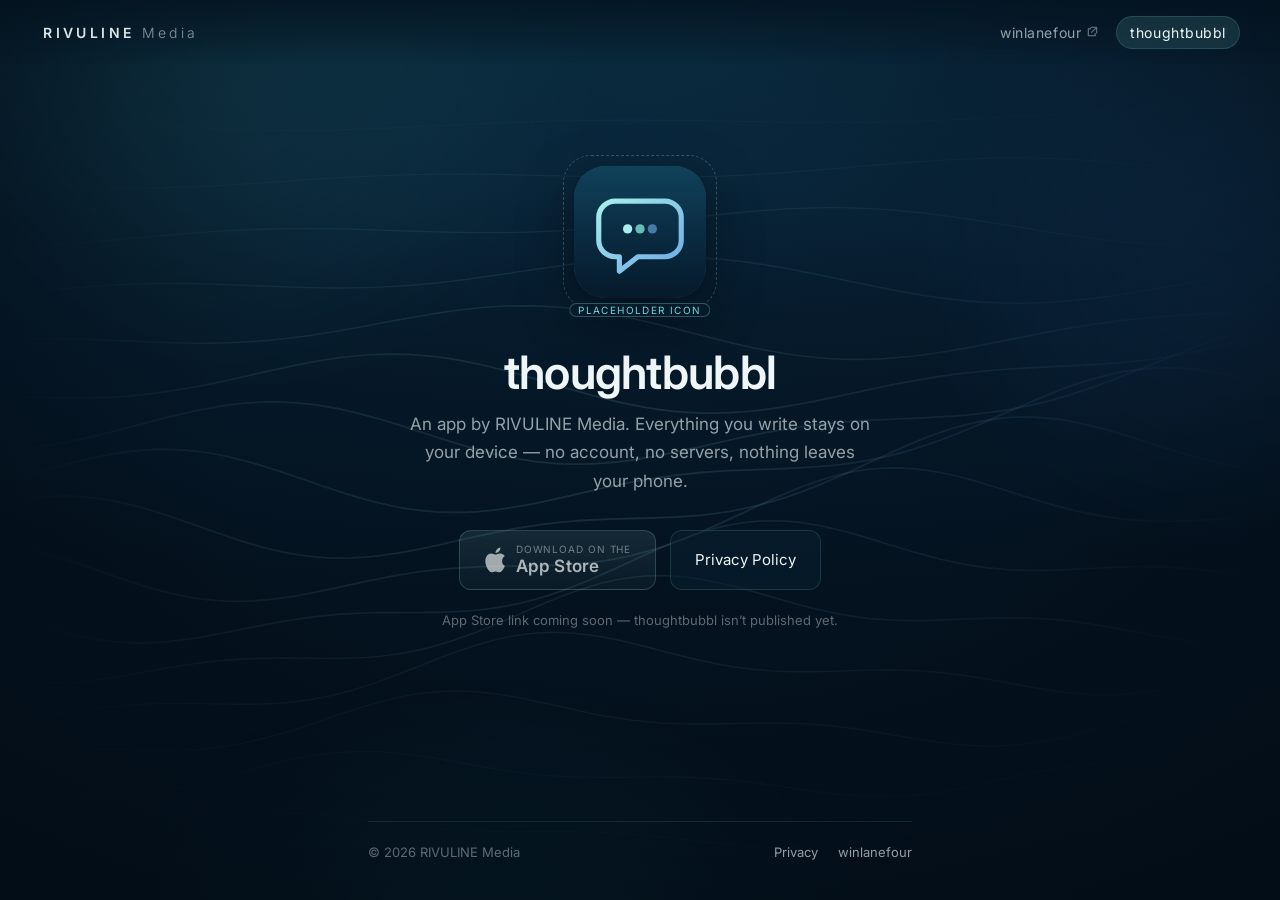
==== thoughtbubbl/index.html @ 8f83829d "Add site nav with winlanefour and thoughtbubbl tabs Extract the shared shell (backdrop gradient, cau" ====
<!DOCTYPE html>
<html lang="en">
<head>
<meta charset="utf-8">
<meta name="viewport" content="width=device-width, initial-scale=1">
<title>thoughtbubbl — RIVULINE Media</title>
<meta name="description" content="thoughtbubbl — an app by RIVULINE Media.">
<meta name="theme-color" content="#04121f">

<meta property="og:type" content="website">
<meta property="og:title" content="thoughtbubbl">
<meta property="og:description" content="thoughtbubbl — an app by RIVULINE Media.">
<meta property="og:url" content="https://rivuline.com/thoughtbubbl/">
<meta property="og:site_name" content="RIVULINE Media">
<meta name="twitter:card" content="summary">

<link rel="canonical" href="https://rivuline.com/thoughtbubbl/">
<link rel="icon" href="data:image/svg+xml,%3Csvg xmlns='http://www.w3.org/2000/svg' viewBox='0 0 32 32'%3E%3Crect width='32' height='32' rx='8' fill='%2304121f'/%3E%3Cpath d='M4 19c3.5-6 7 3 10.5-1.5S21 21 28 13' fill='none' stroke='%236fd8d2' stroke-width='2.4' stroke-linecap='round'/%3E%3C/svg%3E">

<link rel="preconnect" href="https://fonts.googleapis.com">
<link rel="preconnect" href="https://fonts.gstatic.com" crossorigin>
<link href="https://fonts.googleapis.com/css2?family=Inter:wght@300;400;600&display=swap" rel="stylesheet">
<link rel="stylesheet" href="/assets/site.css">
</head>
<body>

<div class="backdrop" aria-hidden="true">
  <div class="caustics">
    <i class="c1"></i><i class="c2"></i><i class="c3"></i>
  </div>
  <canvas id="waves"></canvas>
</div>

<header class="nav">
  <a class="nav-brand" href="/">RIVULINE <span class="m">Media</span></a>
  <nav class="nav-tabs" aria-label="Projects">
    <a href="https://winlanefour.com" rel="noopener">
      winlanefour
      <svg class="ext" viewBox="0 0 12 12" aria-hidden="true" fill="none" stroke="currentColor" stroke-width="1.4" stroke-linecap="round" stroke-linejoin="round">
        <path d="M4.5 1.5h6v6M10.5 1.5 5 7M9 8.2v2.3h-7.5V3h2.3"/>
      </svg>
      <span class="sr-only">(opens winlanefour.com)</span>
    </a>
    <a href="/thoughtbubbl/" aria-current="page">thoughtbubbl</a>
  </nav>
</header>

<div class="page-wrap">
  <main class="product">

    <!-- PLACEHOLDER ARTWORK — swap this <span> for <img class="app-icon" src="/assets/thoughtbubbl-icon.png" alt="thoughtbubbl app icon"> once the real icon exists. -->
    <span class="placeholder-frame">
      <svg class="app-icon" viewBox="0 0 128 128" role="img" aria-label="thoughtbubbl app icon (placeholder)">
        <defs>
          <linearGradient id="tbBg" x1="0" y1="0" x2="0" y2="1">
            <stop offset="0" stop-color="#10425a"/>
            <stop offset="55%" stop-color="#0a2a40"/>
            <stop offset="100%" stop-color="#061a2b"/>
          </linearGradient>
          <linearGradient id="tbStroke" x1="0" y1="0" x2="1" y2="1">
            <stop offset="0" stop-color="#a8eeeb"/>
            <stop offset="100%" stop-color="#6ca8e6"/>
          </linearGradient>
        </defs>
        <rect width="128" height="128" rx="30" fill="url(#tbBg)"/>
        <path d="M40 34h48a16 16 0 0 1 16 16v22a16 16 0 0 1-16 16H62L44 102V88h-4a16 16 0 0 1-16-16V50a16 16 0 0 1 16-16Z"
              fill="none" stroke="url(#tbStroke)" stroke-width="5" stroke-linejoin="round"/>
        <circle cx="52" cy="61" r="4.5" fill="#a8eeeb"/>
        <circle cx="64" cy="61" r="4.5" fill="#7fe0d8" opacity=".8"/>
        <circle cx="76" cy="61" r="4.5" fill="#6ca8e6" opacity=".62"/>
      </svg>
      <span class="tag">placeholder icon</span>
    </span>

    <h1>thoughtbubbl</h1>
    <p class="tagline">
      An app by RIVULINE Media. Everything you write stays on your device —
      no account, no servers, nothing leaves your phone.
    </p>

    <div class="actions">
      <!-- PLACEHOLDER LINK — replace href with the real App Store URL and drop
           aria-disabled + data-placeholder to make the button live. -->
      <a class="btn btn-store" href="#" aria-disabled="true" data-placeholder="true">
        <svg class="apple" viewBox="0 0 20 24" aria-hidden="true">
          <path d="M16.6 12.7c0-2.9 2.4-4.3 2.5-4.4-1.4-2-3.5-2.3-4.2-2.3-1.8-.2-3.5 1-4.4 1-.9 0-2.3-1-3.8-1C4.8 6 3 7.1 2 8.9c-2 3.5-.5 8.7 1.4 11.6.9 1.4 2 3 3.5 2.9 1.4-.1 1.9-.9 3.6-.9s2.2.9 3.7.9 2.5-1.4 3.4-2.8c1.1-1.6 1.5-3.2 1.5-3.3-.1 0-2.9-1.1-2.5-4.6ZM13.8 4c.8-.9 1.3-2.2 1.2-3.5-1.1 0-2.5.8-3.3 1.7-.7.8-1.3 2.1-1.2 3.4 1.2.1 2.5-.6 3.3-1.6Z"/>
        </svg>
        <span class="lines">
          <span class="small">Download on the</span>
          <span class="big">App Store</span>
        </span>
      </a>

      <a class="btn" href="/thoughtbubbl/privacy/">Privacy Policy</a>
    </div>

    <p class="note">App Store link coming soon — thoughtbubbl isn&rsquo;t published yet.</p>
  </main>

  <footer class="site-foot">
    <span>&copy; <span id="year">2026</span> RIVULINE Media</span>
    <span class="spacer"></span>
    <a href="/thoughtbubbl/privacy/">Privacy</a>
    <a href="https://winlanefour.com" rel="noopener">winlanefour</a>
  </footer>
</div>

<script src="/assets/waves.js"></script>
<script>
  document.getElementById('year').textContent = new Date().getFullYear();

  // Keep stand-in buttons inert so they can't navigate anywhere misleading.
  document.querySelectorAll('[data-placeholder="true"]').forEach(function (el) {
    el.addEventListener('click', function (e) { e.preventDefault(); });
  });
</script>
</body>
</html>
---- assets/site.css ----
/* ==========================================================================
   RIVULINE Media — shared site shell
   Tokens, animated underwater backdrop, nav, buttons, prose.
   ========================================================================== */

:root{
  --deep:#04121f;
  --deep-2:#061a2b;
  --text:#eef6f8;
  --muted:rgba(238,246,248,.62);
  --faint:rgba(238,246,248,.38);
  --accent:#7fe0d8;
  --accent-dim:#6fd8d2;
  --line:rgba(127,224,216,.16);
  --panel:rgba(8,32,48,.52);
  --nav-h:64px;
  --measure:68ch;
}

*,*::before,*::after{box-sizing:border-box}

html{scroll-behavior:smooth}

body{
  margin:0;
  min-height:100%;
  background:var(--deep);
  color:var(--text);
  font-family:"Inter",-apple-system,BlinkMacSystemFont,"Segoe UI",Roboto,Helvetica,Arial,sans-serif;
  -webkit-font-smoothing:antialiased;
  text-rendering:optimizeLegibility;
}

/* Home page is a fixed, non-scrolling splash. */
body.home{height:100vh;height:100dvh;overflow:hidden}

a{color:var(--accent);text-decoration-color:rgba(127,224,216,.35);text-underline-offset:3px}
a:hover{text-decoration-color:var(--accent)}

:focus-visible{
  outline:2px solid var(--accent);
  outline-offset:3px;
  border-radius:4px;
}

/* --------------------------------------------------------------------------
   Backdrop: depth gradient + drifting caustics + flowing current lines
   -------------------------------------------------------------------------- */
.backdrop{
  position:fixed;
  inset:0;
  z-index:0;
  pointer-events:none;
  isolation:isolate;
}
.backdrop::before{
  content:"";
  position:absolute;inset:0;z-index:0;
  background:
    radial-gradient(120% 78% at 50% -12%, #10425a 0%, #0a2a40 34%, #061a2b 62%, #04121f 100%),
    linear-gradient(180deg,#062033 0%,#04121f 70%,#020b14 100%);
}
.backdrop::after{
  content:"";
  position:absolute;inset:0;z-index:3;
  background:radial-gradient(78% 62% at 50% 46%, rgba(0,0,0,0) 42%, rgba(2,9,16,.55) 100%);
}

.caustics{
  position:absolute;inset:-15%;z-index:1;
  filter:blur(46px);
  opacity:.5;
}
.caustics i{
  position:absolute;
  display:block;
  border-radius:50%;
  mix-blend-mode:screen;
}
.c1{
  width:62vw;height:52vw;left:2%;top:-14%;
  background:radial-gradient(circle at 50% 50%, rgba(74,196,196,.42), rgba(74,196,196,0) 68%);
  animation:drift1 26s ease-in-out infinite alternate;
}
.c2{
  width:54vw;height:46vw;right:-6%;top:6%;
  background:radial-gradient(circle at 50% 50%, rgba(56,128,214,.38), rgba(56,128,214,0) 68%);
  animation:drift2 32s ease-in-out infinite alternate;
}
.c3{
  width:70vw;height:40vw;left:14%;bottom:-18%;
  background:radial-gradient(circle at 50% 50%, rgba(30,150,160,.3), rgba(30,150,160,0) 70%);
  animation:drift3 38s ease-in-out infinite alternate;
}
@keyframes drift1{
  from{transform:translate3d(0,0,0) scale(1)}
  to{transform:translate3d(7vw,5vh,0) scale(1.14)}
}
@keyframes drift2{
  from{transform:translate3d(0,0,0) scale(1.08)}
  to{transform:translate3d(-8vw,7vh,0) scale(.94)}
}
@keyframes drift3{
  from{transform:translate3d(0,0,0) scale(1)}
  to{transform:translate3d(-6vw,-5vh,0) scale(1.12)}
}

#waves{
  position:absolute;inset:0;z-index:2;
  width:100%;height:100%;
}

/* Subpages need the copy to stay readable over the moving water. */
body:not(.home) .caustics{opacity:.34}
body:not(.home) #waves{opacity:.6}

/* --------------------------------------------------------------------------
   Nav
   -------------------------------------------------------------------------- */
.nav{
  position:fixed;
  top:0;left:0;right:0;
  z-index:20;
  min-height:var(--nav-h);
  display:flex;
  align-items:center;
  gap:16px;
  flex-wrap:wrap;
  padding:12px clamp(16px,4vw,40px);
  background:linear-gradient(180deg, rgba(4,18,31,.78) 0%, rgba(4,18,31,.34) 62%, rgba(4,18,31,0) 100%);
  backdrop-filter:blur(10px);
  -webkit-backdrop-filter:blur(10px);
}

.nav-brand{
  font-size:14px;
  font-weight:600;
  letter-spacing:.24em;
  text-indent:.24em;
  color:var(--text);
  text-decoration:none;
  white-space:nowrap;
  opacity:.92;
  transition:opacity .2s ease;
}
.nav-brand:hover{opacity:1}
.nav-brand .m{font-weight:300;color:var(--muted)}

.nav-tabs{
  display:flex;
  align-items:center;
  gap:4px;
  margin-left:auto;
  flex-wrap:wrap;
}
.nav-tabs a{
  position:relative;
  display:inline-flex;
  align-items:center;
  gap:6px;
  padding:8px 14px;
  border-radius:999px;
  font-size:14px;
  font-weight:400;
  letter-spacing:.04em;
  color:var(--muted);
  text-decoration:none;
  white-space:nowrap;
  transition:color .2s ease, background-color .2s ease;
}
.nav-tabs a:hover{color:var(--text);background:rgba(127,224,216,.09)}
.nav-tabs a[aria-current="page"]{
  color:var(--text);
  background:rgba(127,224,216,.13);
  box-shadow:inset 0 0 0 1px var(--line);
}
.nav-tabs .ext{
  width:11px;height:11px;
  flex:none;
  opacity:.6;
  transform:translateY(-1px);
}
.nav-tabs a:hover .ext{opacity:.95}

/* --------------------------------------------------------------------------
   Home hero
   -------------------------------------------------------------------------- */
.hero{
  position:relative;
  z-index:4;
  height:100vh;
  height:100dvh;
  display:grid;
  place-items:center;
}
.mark{
  margin:0;
  padding:0 24px;
  text-align:center;
  font-size:clamp(22px,7vw,82px);
  font-weight:600;
  letter-spacing:.2em;
  text-indent:.2em;            /* balance the trailing letter-space */
  line-height:1.25;
  white-space:nowrap;
  color:var(--text);
  text-shadow:0 2px 40px rgba(4,18,31,.7);
  opacity:0;
  transform:translateY(14px);
  animation:rise 1.8s cubic-bezier(.2,.7,.25,1) .25s forwards;
}
.mark .m{
  font-weight:300;
  color:rgba(238,246,248,.72);
}
@keyframes rise{to{opacity:1;transform:none}}

/* --------------------------------------------------------------------------
   Subpage layout
   -------------------------------------------------------------------------- */
.page-wrap{
  position:relative;
  z-index:4;
  min-height:100vh;
  min-height:100dvh;
  display:flex;
  flex-direction:column;
  padding:calc(var(--nav-h) + 28px) clamp(16px,5vw,40px) 0;
}
.page-wrap > main{flex:1 0 auto;width:100%}

.site-foot{
  flex:none;
  width:100%;
  max-width:var(--measure);
  margin:72px auto 0;
  padding:22px 0 40px;
  border-top:1px solid rgba(127,224,216,.12);
  display:flex;
  flex-wrap:wrap;
  gap:8px 20px;
  align-items:center;
  font-size:13px;
  color:var(--faint);
}
.site-foot a{color:var(--muted);text-decoration:none}
.site-foot a:hover{color:var(--accent)}
.site-foot .spacer{margin-left:auto}

/* --------------------------------------------------------------------------
   Buttons
   -------------------------------------------------------------------------- */
.btn{
  display:inline-flex;
  align-items:center;
  justify-content:center;
  gap:10px;
  padding:14px 24px;
  border:1px solid var(--line);
  border-radius:12px;
  background:rgba(8,32,48,.5);
  color:var(--text);
  font:inherit;
  font-size:15px;
  font-weight:400;
  line-height:1.2;
  text-decoration:none;
  cursor:pointer;
  transition:transform .18s ease, border-color .2s ease, background-color .2s ease;
}
.btn:hover{
  transform:translateY(-1px);
  border-color:rgba(127,224,216,.34);
  background:rgba(12,44,62,.62);
}
.btn:active{transform:none}

.btn-store{
  padding:12px 24px;
  border-color:rgba(127,224,216,.3);
  background:linear-gradient(180deg, rgba(127,224,216,.16), rgba(127,224,216,.06));
  text-align:left;
}
.btn-store .apple{width:22px;height:26px;flex:none;fill:var(--text);opacity:.92}
.btn-store .lines{display:flex;flex-direction:column;gap:1px}
.btn-store .small{font-size:10px;letter-spacing:.09em;text-transform:uppercase;color:var(--muted)}
.btn-store .big{font-size:17px;font-weight:600;letter-spacing:.01em}

/* Placeholder links are inert until a real destination exists. */
.btn[aria-disabled="true"]{
  cursor:not-allowed;
  opacity:.72;
  filter:saturate(.7);
}
.btn[aria-disabled="true"]:hover{transform:none;background:linear-gradient(180deg, rgba(127,224,216,.16), rgba(127,224,216,.06))}

/* --------------------------------------------------------------------------
   Prose (privacy policy)
   -------------------------------------------------------------------------- */
.prose{
  max-width:var(--measure);
  margin:0 auto;
  font-size:16px;
  line-height:1.75;
  color:rgba(238,246,248,.84);
}
.prose h1{
  margin:0 0 10px;
  font-size:clamp(28px,5vw,42px);
  font-weight:600;
  letter-spacing:-.01em;
  line-height:1.15;
  color:var(--text);
}
.prose h2{
  margin:44px 0 12px;
  font-size:19px;
  font-weight:600;
  letter-spacing:.01em;
  color:var(--text);
}
.prose h3{
  margin:28px 0 8px;
  font-size:16px;
  font-weight:600;
  color:var(--text);
}
.prose p{margin:0 0 16px}
.prose ul{margin:0 0 16px;padding-left:22px}
.prose li{margin:0 0 8px}
.prose li::marker{color:rgba(127,224,216,.5)}
.prose strong{color:var(--text);font-weight:600}
.prose hr{
  margin:40px 0;
  border:0;
  border-top:1px solid rgba(127,224,216,.12);
}
.eyebrow{
  margin:0 0 14px;
  font-size:12px;
  font-weight:600;
  letter-spacing:.2em;
  text-transform:uppercase;
  color:var(--accent-dim);
}
.dateline{
  margin:0 0 34px;
  font-size:14px;
  color:var(--faint);
}

.callout{
  margin:0 0 32px;
  padding:20px 22px;
  border:1px solid var(--line);
  border-left:2px solid var(--accent-dim);
  border-radius:12px;
  background:var(--panel);
}
.callout p:last-child{margin-bottom:0}

/* Spots that still need a real value before launch. */
.ph{
  padding:1px 7px;
  border:1px dashed rgba(127,224,216,.45);
  border-radius:5px;
  background:rgba(127,224,216,.08);
  font-size:.92em;
  letter-spacing:.02em;
  color:var(--accent);
  white-space:nowrap;
}

/* --------------------------------------------------------------------------
   Motion preferences
   -------------------------------------------------------------------------- */
@media (prefers-reduced-motion:reduce){
  html{scroll-behavior:auto}
  .caustics i{animation:none}
  .mark{animation:none;opacity:1;transform:none}
  .btn:hover{transform:none}
}

/* Visually hidden, still announced by screen readers. */
.sr-only{
  position:absolute;
  width:1px;height:1px;
  margin:-1px;padding:0;
  overflow:hidden;
  clip:rect(0 0 0 0);
  clip-path:inset(50%);
  white-space:nowrap;
  border:0;
}

/* --------------------------------------------------------------------------
   thoughtbubbl product page
   -------------------------------------------------------------------------- */
.product{
  max-width:620px;
  margin:0 auto;
  padding:clamp(24px,7vh,72px) 0 0;
  text-align:center;
}

.app-icon{
  width:clamp(104px,26vw,132px);
  height:clamp(104px,26vw,132px);
  margin:0 auto 26px;
  display:block;
  border-radius:24%;
  box-shadow:
    0 18px 50px rgba(2,9,16,.62),
    inset 0 0 0 1px rgba(127,224,216,.22);
}

.product h1{
  margin:0 0 12px;
  font-size:clamp(30px,7vw,46px);
  font-weight:600;
  letter-spacing:-.015em;
  line-height:1.1;
}
.tagline{
  max-width:42ch;
  margin:0 auto 34px;
  font-size:clamp(15px,2.4vw,17px);
  line-height:1.7;
  color:var(--muted);
}

.actions{
  display:flex;
  flex-wrap:wrap;
  gap:14px;
  justify-content:center;
  align-items:stretch;
}
.actions .btn{flex:0 1 auto}

.note{
  margin:20px 0 0;
  font-size:13px;
  line-height:1.6;
  color:var(--faint);
}

/* A dashed frame marks everything on this page that is still stand-in content. */
.placeholder-frame{
  position:relative;
  display:inline-block;
  padding:10px;
  border:1px dashed rgba(127,224,216,.3);
  border-radius:28px;
}
.placeholder-frame .tag{
  position:absolute;
  left:50%;
  bottom:-9px;
  transform:translateX(-50%);
  padding:1px 9px;
  border-radius:999px;
  background:var(--deep-2);
  box-shadow:inset 0 0 0 1px rgba(127,224,216,.3);
  font-size:10px;
  letter-spacing:.14em;
  text-transform:uppercase;
  color:var(--accent-dim);
  white-space:nowrap;
}

/* The icon's own bottom margin belongs outside the placeholder frame. */
.placeholder-frame{margin:0 0 34px}
.placeholder-frame .app-icon{margin-bottom:0}

/* --------------------------------------------------------------------------
   Narrow screens: the nav wraps to two rows, so content needs more clearance.
   -------------------------------------------------------------------------- */
@media (max-width:560px){
  :root{--nav-h:96px}
  .nav{gap:10px;justify-content:center;padding-bottom:10px}
  .nav-brand{width:100%;text-align:center;font-size:13px}
  .nav-tabs{margin:0 auto;justify-content:center}
  .nav-tabs a{padding:7px 12px;font-size:13.5px}
  .prose{font-size:15.5px}
  .actions .btn{width:100%;max-width:320px}
  .site-foot{margin-top:56px}
}
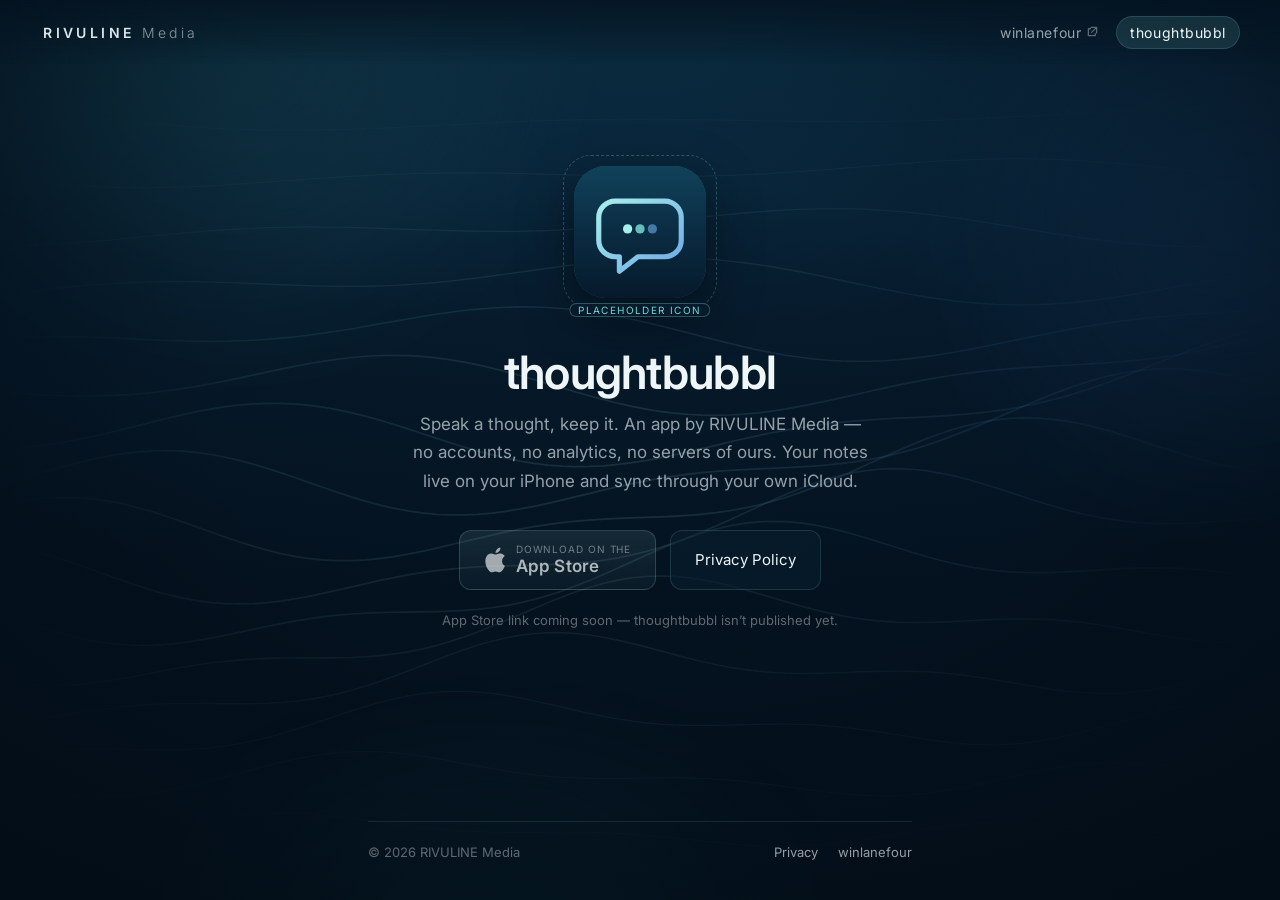
==== commit 2eeace15: "Rewrite thoughtbubbl privacy policy with real app details Replaces the conservative on-device templa" ====
--- a/thoughtbubbl/index.html
+++ b/thoughtbubbl/index.html
@@ -4,12 +4,12 @@
 <meta charset="utf-8">
 <meta name="viewport" content="width=device-width, initial-scale=1">
 <title>thoughtbubbl — RIVULINE Media</title>
-<meta name="description" content="thoughtbubbl — an app by RIVULINE Media.">
+<meta name="description" content="thoughtbubbl — speak a thought and keep it. An iPhone app by RIVULINE Media. No accounts, no analytics, no servers of ours.">
 <meta name="theme-color" content="#04121f">
 
 <meta property="og:type" content="website">
 <meta property="og:title" content="thoughtbubbl">
-<meta property="og:description" content="thoughtbubbl — an app by RIVULINE Media.">
+<meta property="og:description" content="Speak a thought, keep it. An iPhone app by RIVULINE Media.">
 <meta property="og:url" content="https://rivuline.com/thoughtbubbl/">
 <meta property="og:site_name" content="RIVULINE Media">
 <meta name="twitter:card" content="summary">
@@ -74,8 +74,9 @@
 
     <h1>thoughtbubbl</h1>
     <p class="tagline">
-      An app by RIVULINE Media. Everything you write stays on your device —
-      no account, no servers, nothing leaves your phone.
+      Speak a thought, keep it. An app by RIVULINE Media — no accounts, no
+      analytics, no servers of ours. Your notes live on your iPhone and sync
+      through your own iCloud.
     </p>
 
     <div class="actions">
--- a/assets/site.css
+++ b/assets/site.css
@@ -486,3 +486,44 @@
   .actions .btn{width:100%;max-width:320px}
   .site-foot{margin-top:56px}
 }
+
+/* --------------------------------------------------------------------------
+   Tables in prose — scroll horizontally rather than squeezing on phones.
+   -------------------------------------------------------------------------- */
+.table-wrap{
+  margin:0 0 24px;
+  overflow-x:auto;
+  border:1px solid var(--line);
+  border-radius:12px;
+  background:var(--panel);
+  -webkit-overflow-scrolling:touch;
+}
+.table-wrap table{
+  width:100%;
+  min-width:440px;
+  border-collapse:collapse;
+  font-size:14.5px;
+  line-height:1.55;
+}
+.table-wrap th,
+.table-wrap td{
+  padding:12px 16px;
+  text-align:left;
+  vertical-align:top;
+  border-bottom:1px solid rgba(127,224,216,.1);
+}
+.table-wrap thead th{
+  font-size:11.5px;
+  font-weight:600;
+  letter-spacing:.12em;
+  text-transform:uppercase;
+  color:var(--accent-dim);
+  background:rgba(127,224,216,.05);
+  white-space:nowrap;
+}
+.table-wrap tbody tr:last-child td{border-bottom:0}
+.table-wrap td:first-child{color:var(--text)}
+
+/* Yes/no answers in the "leaves your device" column. */
+.never{color:var(--accent);white-space:nowrap}
+.maybe{color:rgba(238,246,248,.72)}
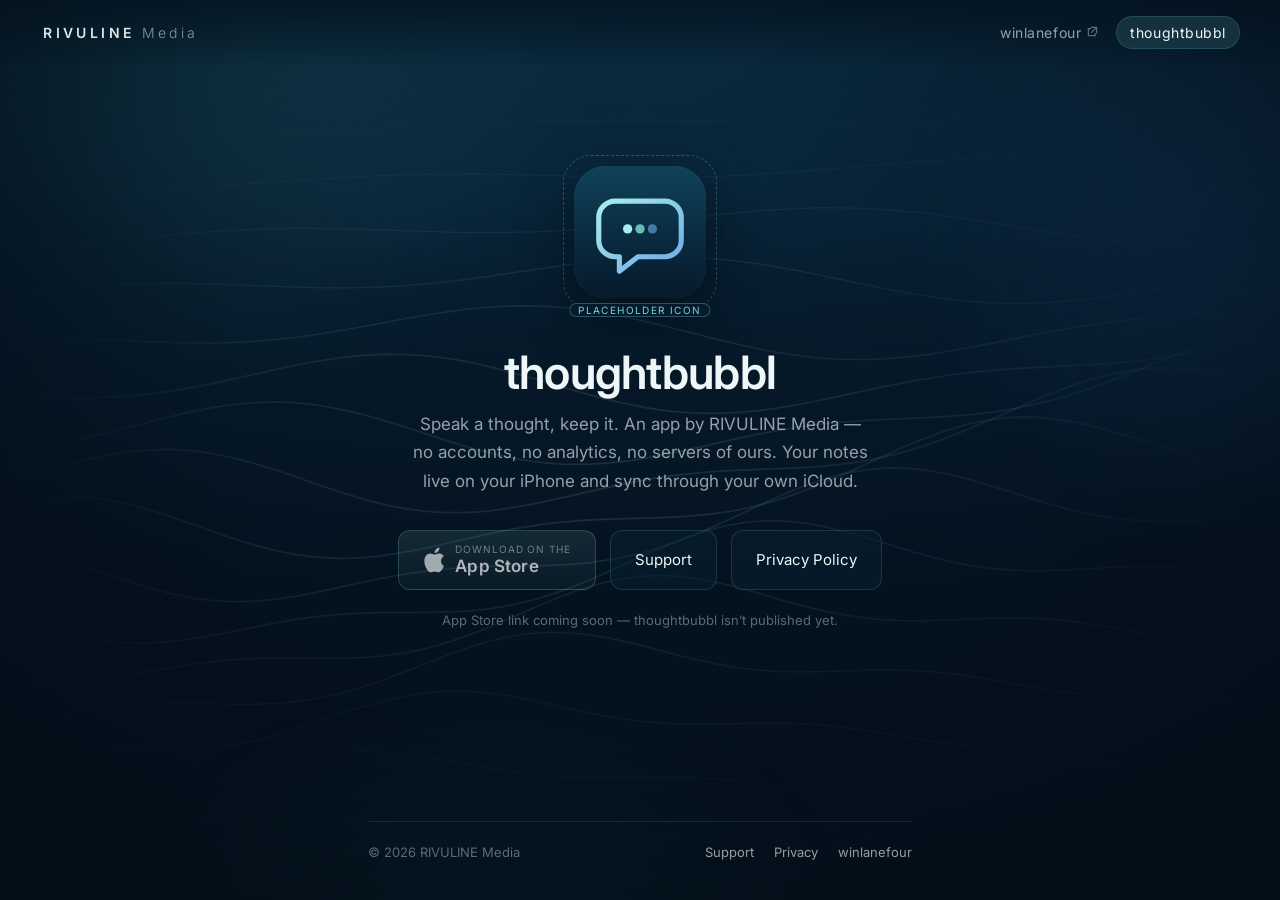
==== commit 2e5d849c: "Add a support page and a Support button on the thoughtbubbl page The support page leads with support" ====
--- a/thoughtbubbl/index.html
+++ b/thoughtbubbl/index.html
@@ -92,6 +92,7 @@
         </span>
       </a>
 
+      <a class="btn" href="/thoughtbubbl/support/">Support</a>
       <a class="btn" href="/thoughtbubbl/privacy/">Privacy Policy</a>
     </div>
 
@@ -101,6 +102,7 @@
   <footer class="site-foot">
     <span>&copy; <span id="year">2026</span> RIVULINE Media</span>
     <span class="spacer"></span>
+    <a href="/thoughtbubbl/support/">Support</a>
     <a href="/thoughtbubbl/privacy/">Privacy</a>
     <a href="https://winlanefour.com" rel="noopener">winlanefour</a>
   </footer>
--- a/assets/site.css
+++ b/assets/site.css
@@ -527,3 +527,43 @@
 /* Yes/no answers in the "leaves your device" column. */
 .never{color:var(--accent);white-space:nowrap}
 .maybe{color:rgba(238,246,248,.72)}
+
+/* --------------------------------------------------------------------------
+   Contact card — the support page's primary call to action
+   -------------------------------------------------------------------------- */
+.contact-card{
+  margin:0 0 36px;
+  padding:24px 26px;
+  border:1px solid rgba(127,224,216,.24);
+  border-radius:14px;
+  background:linear-gradient(180deg, rgba(127,224,216,.1), rgba(8,32,48,.5));
+  text-align:center;
+}
+.contact-label{
+  margin:0 0 8px !important;
+  font-size:11.5px;
+  font-weight:600;
+  letter-spacing:.16em;
+  text-transform:uppercase;
+  color:var(--accent-dim);
+}
+.contact-value{
+  margin:0 0 8px !important;
+  font-size:clamp(18px,4.2vw,24px);
+  font-weight:600;
+  line-height:1.3;
+  word-break:break-word;
+}
+.contact-value a{
+  color:var(--text);
+  text-decoration:none;
+  border-bottom:1px solid rgba(127,224,216,.4);
+  padding-bottom:2px;
+  transition:color .2s ease, border-color .2s ease;
+}
+.contact-value a:hover{color:var(--accent);border-color:var(--accent)}
+.contact-meta{
+  margin:0 !important;
+  font-size:13px;
+  color:var(--faint);
+}
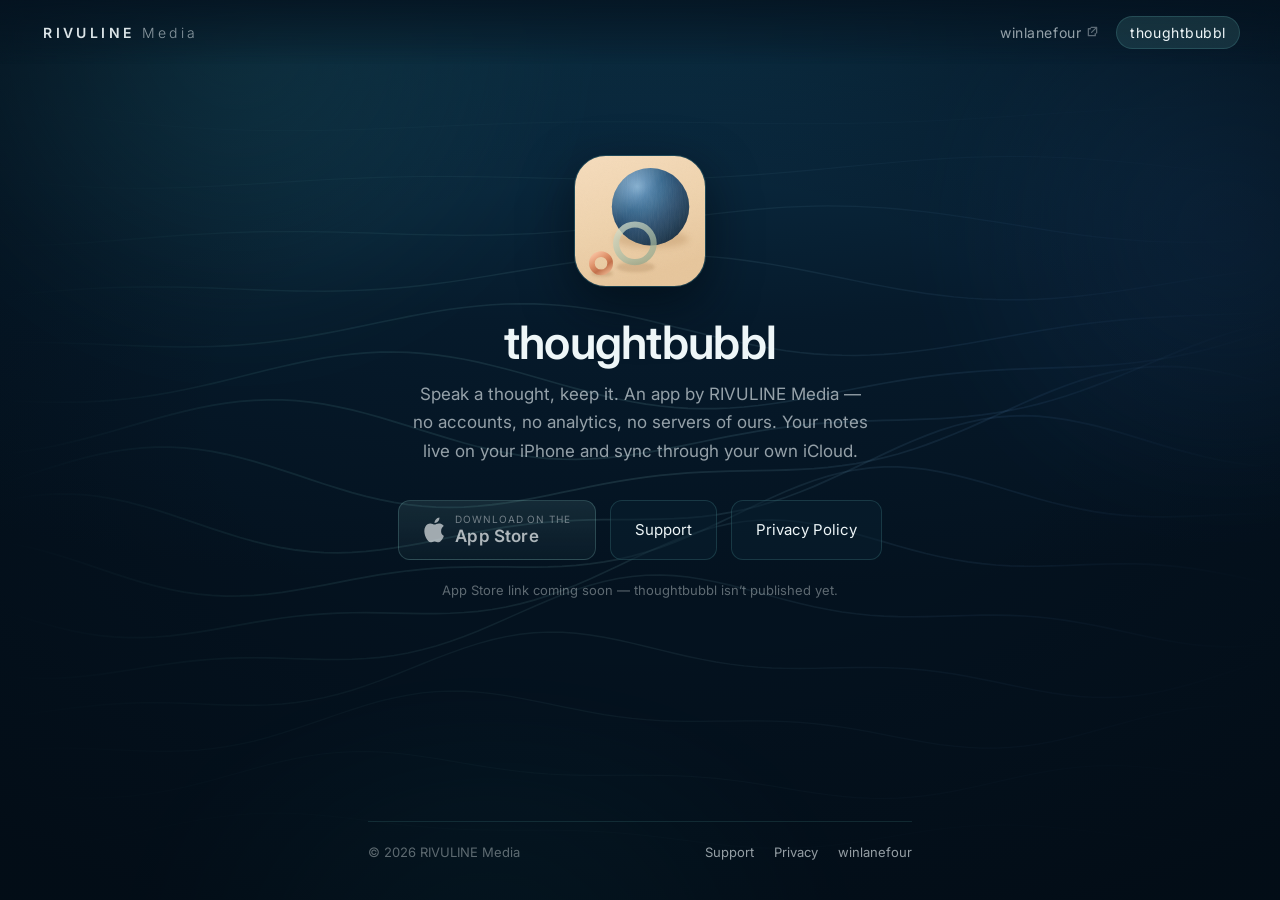
==== commit 12f6543a: "Use a fish favicon and real artwork for the thoughtbubbl icon Favicon becomes fish line art across a" ====
--- a/thoughtbubbl/index.html
+++ b/thoughtbubbl/index.html
@@ -15,7 +15,7 @@
 <meta name="twitter:card" content="summary">
 
 <link rel="canonical" href="https://rivuline.com/thoughtbubbl/">
-<link rel="icon" href="data:image/svg+xml,%3Csvg xmlns='http://www.w3.org/2000/svg' viewBox='0 0 32 32'%3E%3Crect width='32' height='32' rx='8' fill='%2304121f'/%3E%3Cpath d='M4 19c3.5-6 7 3 10.5-1.5S21 21 28 13' fill='none' stroke='%236fd8d2' stroke-width='2.4' stroke-linecap='round'/%3E%3C/svg%3E">
+<link rel="icon" href="data:image/svg+xml,%3Csvg xmlns='http://www.w3.org/2000/svg' viewBox='0 0 32 32'%3E%3Crect width='32' height='32' rx='8' fill='%2304121f'/%3E%3Cg fill='none' stroke='%236fd8d2' stroke-width='2' stroke-linecap='round' stroke-linejoin='round'%3E%3Cpath d='M9.5 16c3.5-6 12-6 17 0-5 6-13.5 6-17 0z'/%3E%3Cpath d='M9.5 16 5 12.5v7z'/%3E%3C/g%3E%3Ccircle cx='22.2' cy='15.3' r='1.25' fill='%236fd8d2'/%3E%3C/svg%3E">
 
 <link rel="preconnect" href="https://fonts.googleapis.com">
 <link rel="preconnect" href="https://fonts.gstatic.com" crossorigin>
@@ -48,29 +48,9 @@
 <div class="page-wrap">
   <main class="product">
 
-    <!-- PLACEHOLDER ARTWORK — swap this <span> for <img class="app-icon" src="/assets/thoughtbubbl-icon.png" alt="thoughtbubbl app icon"> once the real icon exists. -->
-    <span class="placeholder-frame">
-      <svg class="app-icon" viewBox="0 0 128 128" role="img" aria-label="thoughtbubbl app icon (placeholder)">
-        <defs>
-          <linearGradient id="tbBg" x1="0" y1="0" x2="0" y2="1">
-            <stop offset="0" stop-color="#10425a"/>
-            <stop offset="55%" stop-color="#0a2a40"/>
-            <stop offset="100%" stop-color="#061a2b"/>
-          </linearGradient>
-          <linearGradient id="tbStroke" x1="0" y1="0" x2="1" y2="1">
-            <stop offset="0" stop-color="#a8eeeb"/>
-            <stop offset="100%" stop-color="#6ca8e6"/>
-          </linearGradient>
-        </defs>
-        <rect width="128" height="128" rx="30" fill="url(#tbBg)"/>
-        <path d="M40 34h48a16 16 0 0 1 16 16v22a16 16 0 0 1-16 16H62L44 102V88h-4a16 16 0 0 1-16-16V50a16 16 0 0 1 16-16Z"
-              fill="none" stroke="url(#tbStroke)" stroke-width="5" stroke-linejoin="round"/>
-        <circle cx="52" cy="61" r="4.5" fill="#a8eeeb"/>
-        <circle cx="64" cy="61" r="4.5" fill="#7fe0d8" opacity=".8"/>
-        <circle cx="76" cy="61" r="4.5" fill="#6ca8e6" opacity=".62"/>
-      </svg>
-      <span class="tag">placeholder icon</span>
-    </span>
+    <!-- Swap src for a .png export of the same artwork if a raster icon is ever needed. -->
+    <img class="app-icon" src="/assets/thoughtbubbl-icon.svg" width="1024" height="1024"
+         alt="thoughtbubbl app icon">
 
     <h1>thoughtbubbl</h1>
     <p class="tagline">
--- a/assets/site.css
+++ b/assets/site.css
@@ -406,12 +406,13 @@
 .app-icon{
   width:clamp(104px,26vw,132px);
   height:clamp(104px,26vw,132px);
-  margin:0 auto 26px;
+  margin:0 auto 30px;
   display:block;
   border-radius:24%;
-  box-shadow:
-    0 18px 50px rgba(2,9,16,.62),
-    inset 0 0 0 1px rgba(127,224,216,.22);
+  border:1px solid rgba(127,224,216,.18);
+  box-shadow:0 18px 50px rgba(2,9,16,.62);
+  object-fit:cover;
+  overflow:hidden;
 }
 
 .product h1{
@@ -444,34 +445,6 @@
   line-height:1.6;
   color:var(--faint);
 }
-
-/* A dashed frame marks everything on this page that is still stand-in content. */
-.placeholder-frame{
-  position:relative;
-  display:inline-block;
-  padding:10px;
-  border:1px dashed rgba(127,224,216,.3);
-  border-radius:28px;
-}
-.placeholder-frame .tag{
-  position:absolute;
-  left:50%;
-  bottom:-9px;
-  transform:translateX(-50%);
-  padding:1px 9px;
-  border-radius:999px;
-  background:var(--deep-2);
-  box-shadow:inset 0 0 0 1px rgba(127,224,216,.3);
-  font-size:10px;
-  letter-spacing:.14em;
-  text-transform:uppercase;
-  color:var(--accent-dim);
-  white-space:nowrap;
-}
-
-/* The icon's own bottom margin belongs outside the placeholder frame. */
-.placeholder-frame{margin:0 0 34px}
-.placeholder-frame .app-icon{margin-bottom:0}
 
 /* --------------------------------------------------------------------------
    Narrow screens: the nav wraps to two rows, so content needs more clearance.
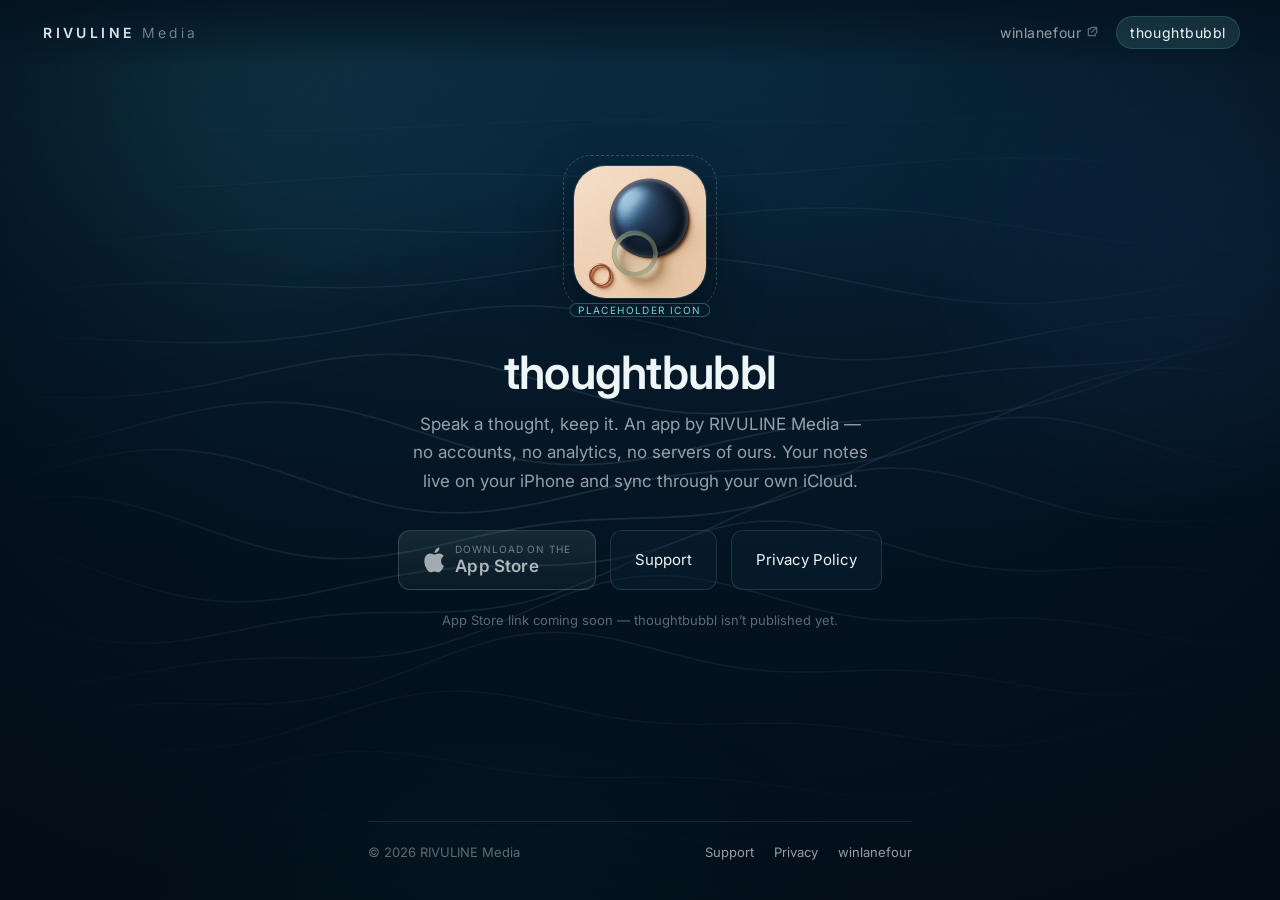
==== commit 5c8a8f2b: "Open winlanefour links in a new tab, use a fish favicon, new app icon - All winlanefour.com links (n" ====
--- a/thoughtbubbl/index.html
+++ b/thoughtbubbl/index.html
@@ -15,7 +15,7 @@
 <meta name="twitter:card" content="summary">
 
 <link rel="canonical" href="https://rivuline.com/thoughtbubbl/">
-<link rel="icon" href="data:image/svg+xml,%3Csvg xmlns='http://www.w3.org/2000/svg' viewBox='0 0 32 32'%3E%3Crect width='32' height='32' rx='8' fill='%2304121f'/%3E%3Cg fill='none' stroke='%236fd8d2' stroke-width='2' stroke-linecap='round' stroke-linejoin='round'%3E%3Cpath d='M9.5 16c3.5-6 12-6 17 0-5 6-13.5 6-17 0z'/%3E%3Cpath d='M9.5 16 5 12.5v7z'/%3E%3C/g%3E%3Ccircle cx='22.2' cy='15.3' r='1.25' fill='%236fd8d2'/%3E%3C/svg%3E">
+<link rel="icon" href="data:image/svg+xml,%3Csvg xmlns='http://www.w3.org/2000/svg' viewBox='0 0 32 32'%3E%3Crect width='32' height='32' rx='8' fill='%2304121f'/%3E%3Cpath d='M5 16c4-6.5 11-6.5 14.5 0C16 22.5 9 22.5 5 16Z' fill='%236fd8d2'/%3E%3Cpath d='M19 16l8-5v10Z' fill='%236ca8e6'/%3E%3Ccircle cx='10' cy='14.8' r='1.3' fill='%2304121f'/%3E%3C/svg%3E">
 
 <link rel="preconnect" href="https://fonts.googleapis.com">
 <link rel="preconnect" href="https://fonts.gstatic.com" crossorigin>
@@ -34,7 +34,7 @@
 <header class="nav">
   <a class="nav-brand" href="/">RIVULINE <span class="m">Media</span></a>
   <nav class="nav-tabs" aria-label="Projects">
-    <a href="https://winlanefour.com" rel="noopener">
+    <a href="https://winlanefour.com" target="_blank" rel="noopener noreferrer">
       winlanefour
       <svg class="ext" viewBox="0 0 12 12" aria-hidden="true" fill="none" stroke="currentColor" stroke-width="1.4" stroke-linecap="round" stroke-linejoin="round">
         <path d="M4.5 1.5h6v6M10.5 1.5 5 7M9 8.2v2.3h-7.5V3h2.3"/>
@@ -48,9 +48,12 @@
 <div class="page-wrap">
   <main class="product">
 
-    <!-- Swap src for a .png export of the same artwork if a raster icon is ever needed. -->
-    <img class="app-icon" src="/assets/thoughtbubbl-icon.svg" width="1024" height="1024"
-         alt="thoughtbubbl app icon">
+    <!-- Stand-in artwork — swap the src for the shipped icon once the real one exists. -->
+    <span class="placeholder-frame">
+      <img class="app-icon" src="/assets/thoughtbubbl-icon.jpg" width="1024" height="1024"
+           alt="thoughtbubbl app icon (placeholder)">
+      <span class="tag">placeholder icon</span>
+    </span>
 
     <h1>thoughtbubbl</h1>
     <p class="tagline">
@@ -84,7 +87,7 @@
     <span class="spacer"></span>
     <a href="/thoughtbubbl/support/">Support</a>
     <a href="/thoughtbubbl/privacy/">Privacy</a>
-    <a href="https://winlanefour.com" rel="noopener">winlanefour</a>
+    <a href="https://winlanefour.com" target="_blank" rel="noopener noreferrer">winlanefour</a>
   </footer>
 </div>
 
--- a/assets/site.css
+++ b/assets/site.css
@@ -406,13 +406,15 @@
 .app-icon{
   width:clamp(104px,26vw,132px);
   height:clamp(104px,26vw,132px);
-  margin:0 auto 30px;
+  margin:0 auto 26px;
   display:block;
   border-radius:24%;
-  border:1px solid rgba(127,224,216,.18);
-  box-shadow:0 18px 50px rgba(2,9,16,.62);
+  /* The icon is a raster image, so the hairline ring sits outside it — an
+     inset shadow would paint behind the bitmap and never show. */
   object-fit:cover;
-  overflow:hidden;
+  box-shadow:
+    0 18px 50px rgba(2,9,16,.62),
+    0 0 0 1px rgba(127,224,216,.22);
 }
 
 .product h1{
@@ -445,6 +447,34 @@
   line-height:1.6;
   color:var(--faint);
 }
+
+/* A dashed frame marks everything on this page that is still stand-in content. */
+.placeholder-frame{
+  position:relative;
+  display:inline-block;
+  padding:10px;
+  border:1px dashed rgba(127,224,216,.3);
+  border-radius:28px;
+}
+.placeholder-frame .tag{
+  position:absolute;
+  left:50%;
+  bottom:-9px;
+  transform:translateX(-50%);
+  padding:1px 9px;
+  border-radius:999px;
+  background:var(--deep-2);
+  box-shadow:inset 0 0 0 1px rgba(127,224,216,.3);
+  font-size:10px;
+  letter-spacing:.14em;
+  text-transform:uppercase;
+  color:var(--accent-dim);
+  white-space:nowrap;
+}
+
+/* The icon's own bottom margin belongs outside the placeholder frame. */
+.placeholder-frame{margin:0 0 34px}
+.placeholder-frame .app-icon{margin-bottom:0}
 
 /* --------------------------------------------------------------------------
    Narrow screens: the nav wraps to two rows, so content needs more clearance.
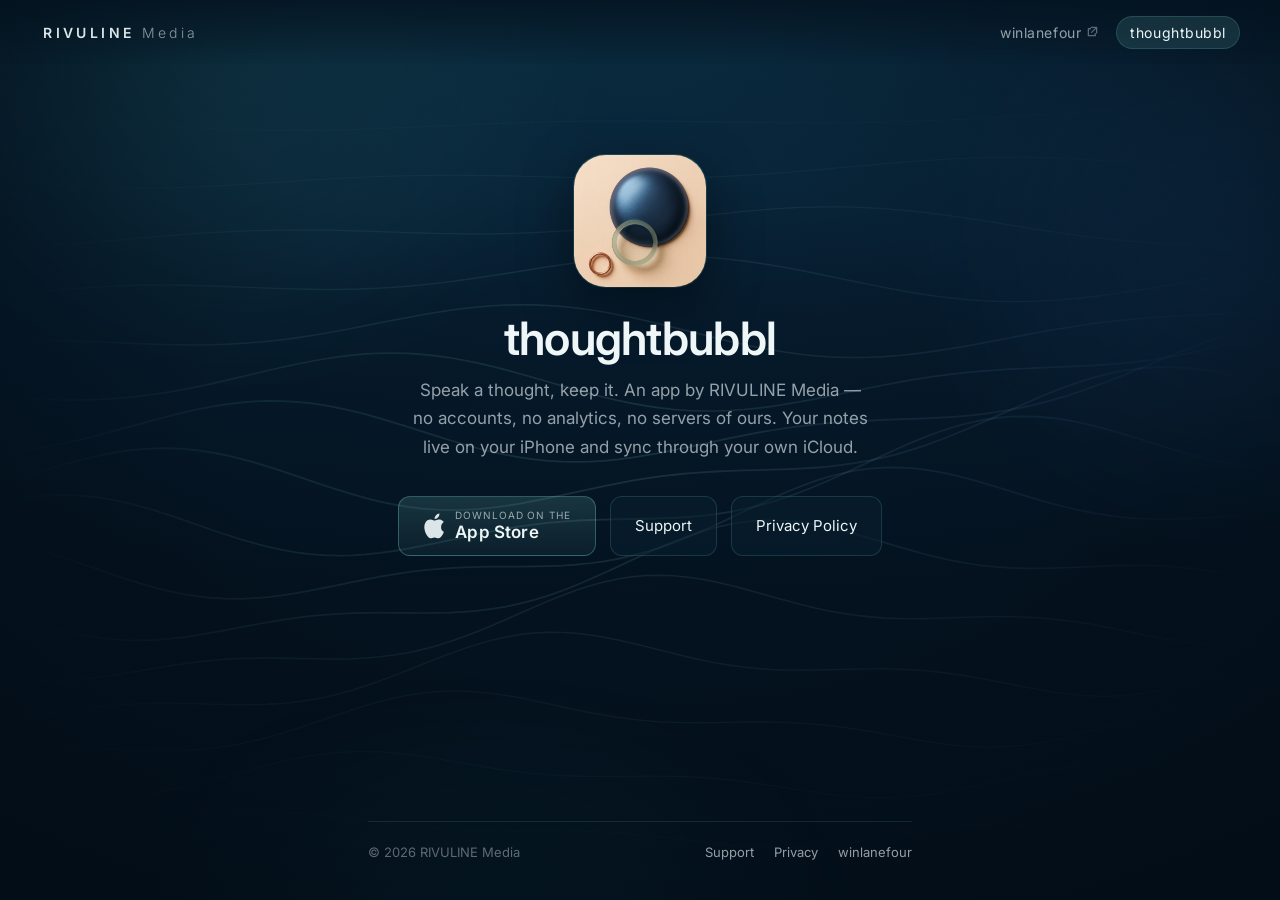
==== commit db9ae17f: "thoughtbubbl: link App Store button to live listing, drop placeholder text Co-Authored-By: Claude Op" ====
--- a/thoughtbubbl/index.html
+++ b/thoughtbubbl/index.html
@@ -48,12 +48,8 @@
 <div class="page-wrap">
   <main class="product">
 
-    <!-- Stand-in artwork — swap the src for the shipped icon once the real one exists. -->
-    <span class="placeholder-frame">
-      <img class="app-icon" src="/assets/thoughtbubbl-icon.jpg" width="1024" height="1024"
-           alt="thoughtbubbl app icon (placeholder)">
-      <span class="tag">placeholder icon</span>
-    </span>
+    <img class="app-icon" src="/assets/thoughtbubbl-icon.jpg" width="1024" height="1024"
+         alt="thoughtbubbl app icon">
 
     <h1>thoughtbubbl</h1>
     <p class="tagline">
@@ -63,9 +59,8 @@
     </p>
 
     <div class="actions">
-      <!-- PLACEHOLDER LINK — replace href with the real App Store URL and drop
-           aria-disabled + data-placeholder to make the button live. -->
-      <a class="btn btn-store" href="#" aria-disabled="true" data-placeholder="true">
+      <a class="btn btn-store" href="https://apps.apple.com/app/thoughtbubbl/id6804577901"
+         target="_blank" rel="noopener noreferrer">
         <svg class="apple" viewBox="0 0 20 24" aria-hidden="true">
           <path d="M16.6 12.7c0-2.9 2.4-4.3 2.5-4.4-1.4-2-3.5-2.3-4.2-2.3-1.8-.2-3.5 1-4.4 1-.9 0-2.3-1-3.8-1C4.8 6 3 7.1 2 8.9c-2 3.5-.5 8.7 1.4 11.6.9 1.4 2 3 3.5 2.9 1.4-.1 1.9-.9 3.6-.9s2.2.9 3.7.9 2.5-1.4 3.4-2.8c1.1-1.6 1.5-3.2 1.5-3.3-.1 0-2.9-1.1-2.5-4.6ZM13.8 4c.8-.9 1.3-2.2 1.2-3.5-1.1 0-2.5.8-3.3 1.7-.7.8-1.3 2.1-1.2 3.4 1.2.1 2.5-.6 3.3-1.6Z"/>
         </svg>
@@ -78,8 +73,6 @@
       <a class="btn" href="/thoughtbubbl/support/">Support</a>
       <a class="btn" href="/thoughtbubbl/privacy/">Privacy Policy</a>
     </div>
-
-    <p class="note">App Store link coming soon — thoughtbubbl isn&rsquo;t published yet.</p>
   </main>
 
   <footer class="site-foot">
@@ -94,11 +87,6 @@
 <script src="/assets/waves.js"></script>
 <script>
   document.getElementById('year').textContent = new Date().getFullYear();
-
-  // Keep stand-in buttons inert so they can't navigate anywhere misleading.
-  document.querySelectorAll('[data-placeholder="true"]').forEach(function (el) {
-    el.addEventListener('click', function (e) { e.preventDefault(); });
-  });
 </script>
 </body>
 </html>
--- a/assets/site.css
+++ b/assets/site.css
@@ -286,14 +286,6 @@
 .btn-store .small{font-size:10px;letter-spacing:.09em;text-transform:uppercase;color:var(--muted)}
 .btn-store .big{font-size:17px;font-weight:600;letter-spacing:.01em}
 
-/* Placeholder links are inert until a real destination exists. */
-.btn[aria-disabled="true"]{
-  cursor:not-allowed;
-  opacity:.72;
-  filter:saturate(.7);
-}
-.btn[aria-disabled="true"]:hover{transform:none;background:linear-gradient(180deg, rgba(127,224,216,.16), rgba(127,224,216,.06))}
-
 /* --------------------------------------------------------------------------
    Prose (privacy policy)
    -------------------------------------------------------------------------- */
@@ -448,34 +440,6 @@
   color:var(--faint);
 }
 
-/* A dashed frame marks everything on this page that is still stand-in content. */
-.placeholder-frame{
-  position:relative;
-  display:inline-block;
-  padding:10px;
-  border:1px dashed rgba(127,224,216,.3);
-  border-radius:28px;
-}
-.placeholder-frame .tag{
-  position:absolute;
-  left:50%;
-  bottom:-9px;
-  transform:translateX(-50%);
-  padding:1px 9px;
-  border-radius:999px;
-  background:var(--deep-2);
-  box-shadow:inset 0 0 0 1px rgba(127,224,216,.3);
-  font-size:10px;
-  letter-spacing:.14em;
-  text-transform:uppercase;
-  color:var(--accent-dim);
-  white-space:nowrap;
-}
-
-/* The icon's own bottom margin belongs outside the placeholder frame. */
-.placeholder-frame{margin:0 0 34px}
-.placeholder-frame .app-icon{margin-bottom:0}
-
 /* --------------------------------------------------------------------------
    Narrow screens: the nav wraps to two rows, so content needs more clearance.
    -------------------------------------------------------------------------- */
